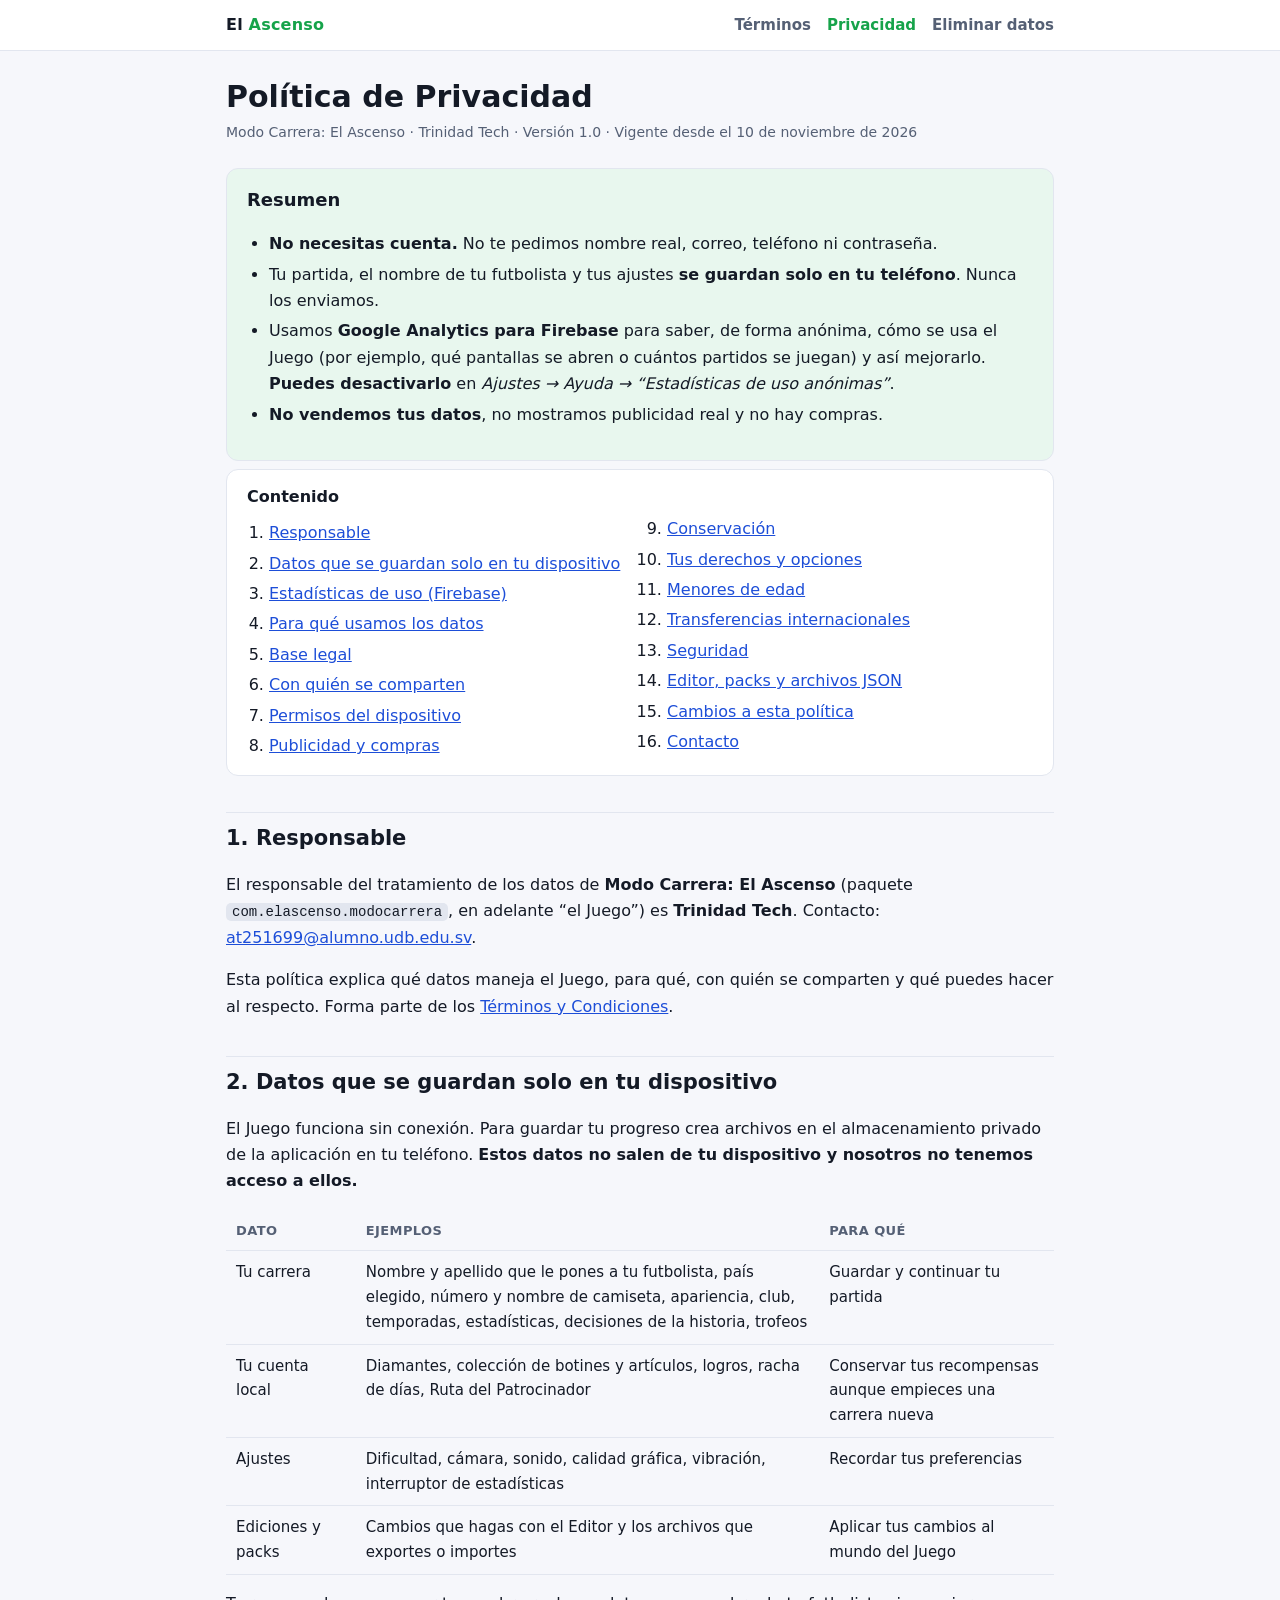
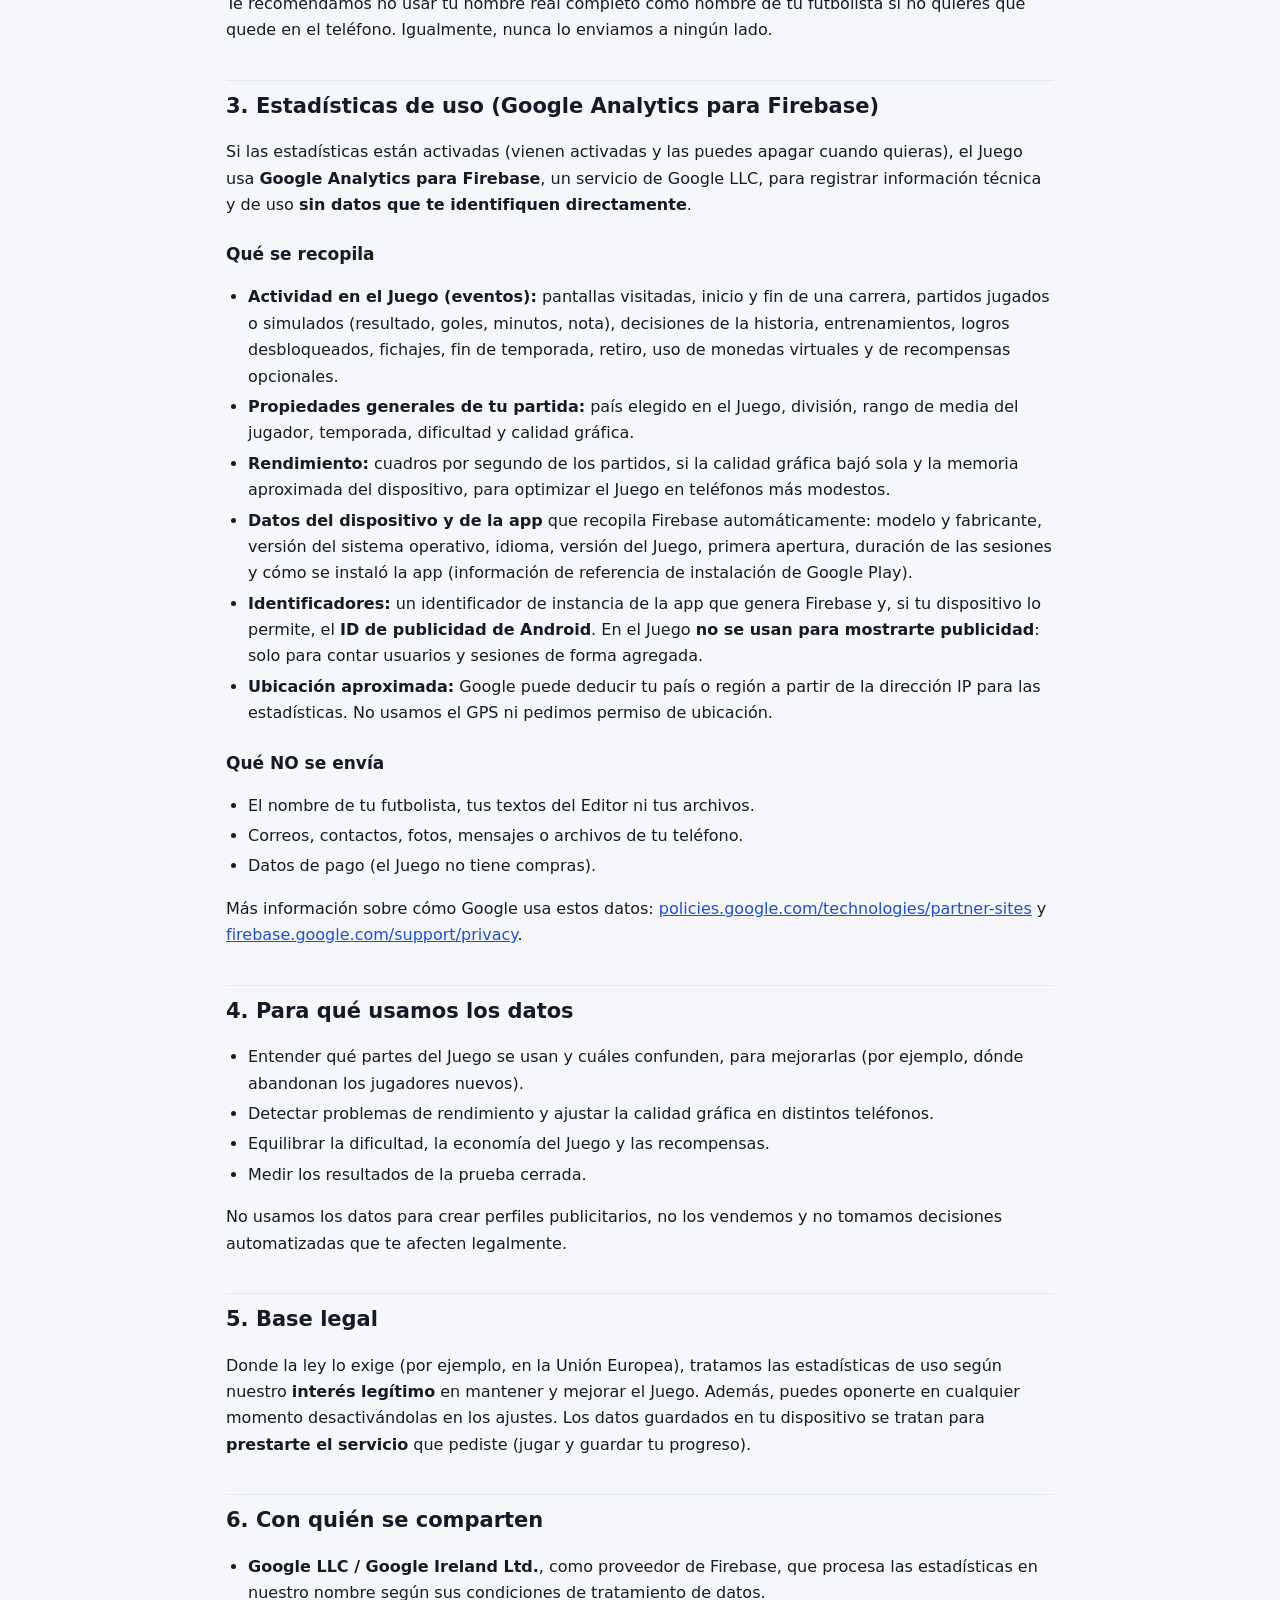
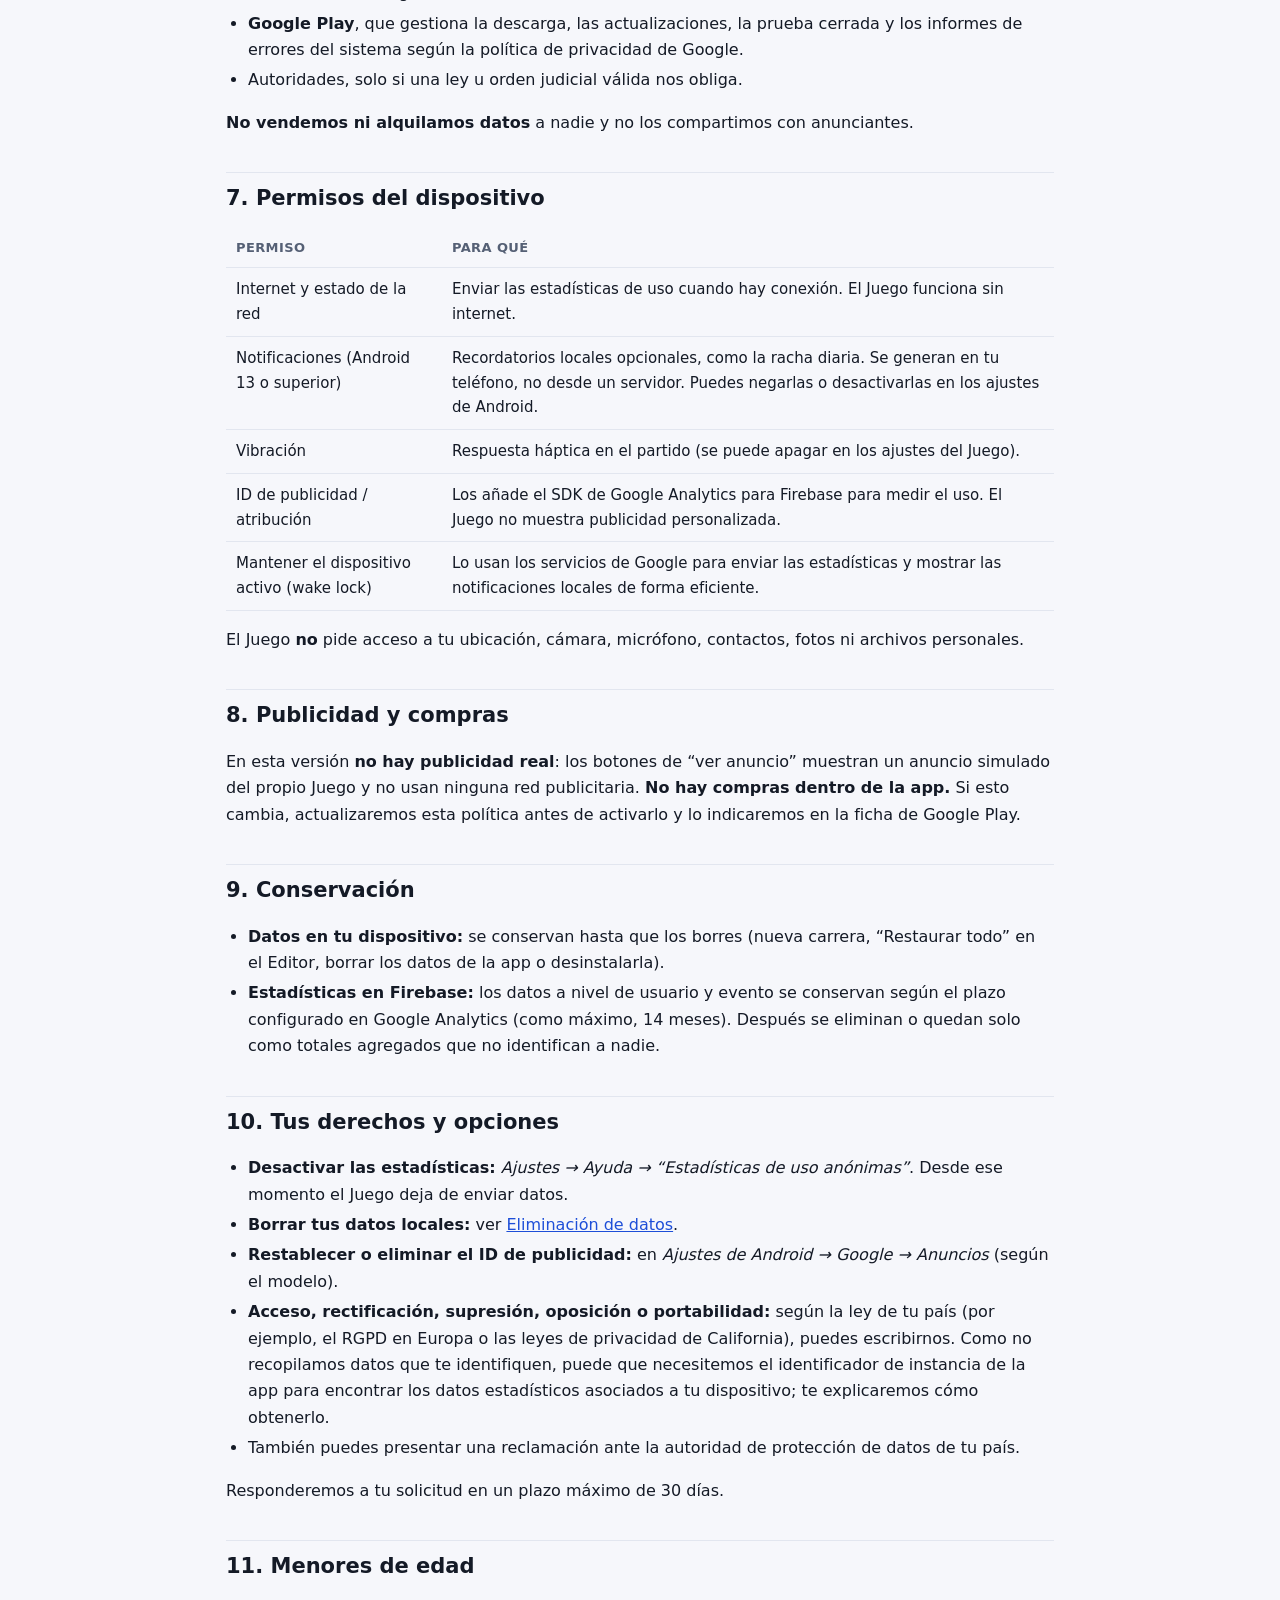
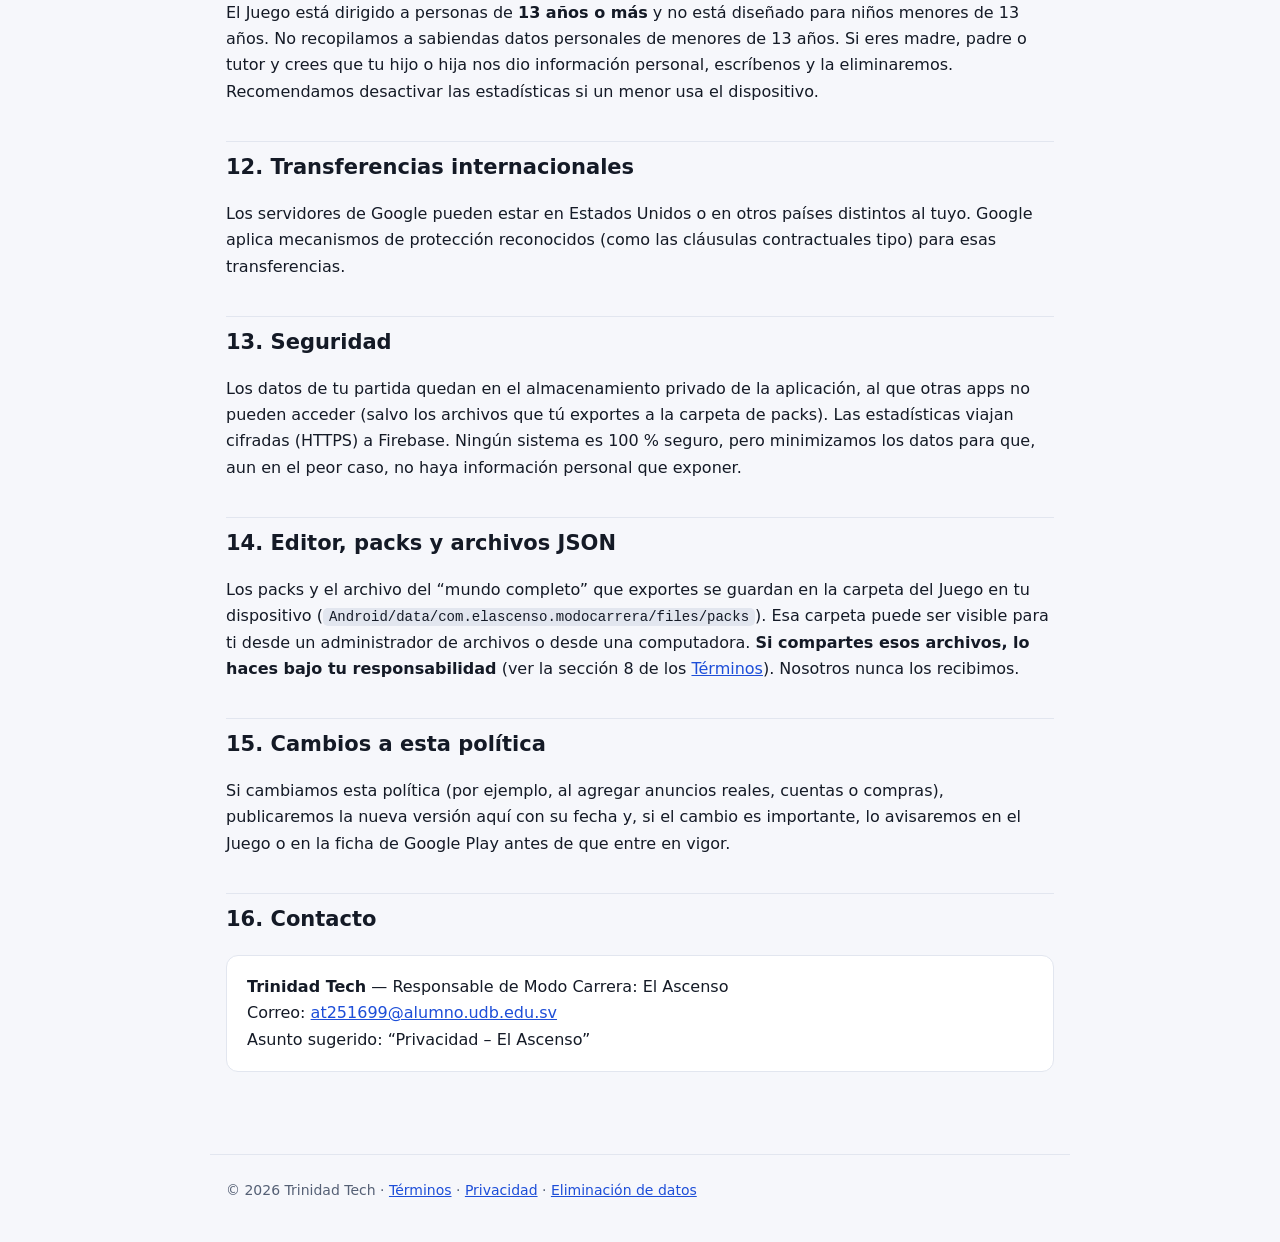
==== privacidad.html @ 6b0e1374 "Términos y Condiciones, Política de Privacidad y Eliminación de datos de El Ascenso (v1.0)" ====
<!doctype html>
<html lang="es">
<head>
<meta charset="utf-8">
<meta name="viewport" content="width=device-width, initial-scale=1">
<title>Política de Privacidad · El Ascenso</title>
<meta name="description" content="Política de Privacidad del videojuego Modo Carrera: El Ascenso, de Trinidad Tech.">
<link rel="stylesheet" href="estilos.css">
</head>
<body>
<header class="top"><div class="in">
  <a class="brand" href="index.html">El <span>Ascenso</span></a>
  <nav>
    <a href="terminos.html">Términos</a>
    <a class="on" href="privacidad.html">Privacidad</a>
    <a href="eliminacion-de-datos.html">Eliminar datos</a>
  </nav>
</div></header>

<main>
<h1>Política de Privacidad</h1>
<div class="meta">Modo Carrera: El Ascenso · Trinidad Tech · Versión 1.0 · Vigente desde el 10 de noviembre de 2026</div>

<div class="summary">
  <h2>Resumen</h2>
  <ul>
    <li><strong>No necesitas cuenta.</strong> No te pedimos nombre real, correo, teléfono ni contraseña.</li>
    <li>Tu partida, el nombre de tu futbolista y tus ajustes <strong>se guardan solo en tu teléfono</strong>. Nunca los enviamos.</li>
    <li>Usamos <strong>Google Analytics para Firebase</strong> para saber, de forma anónima, cómo se usa el Juego (por ejemplo, qué pantallas se abren o cuántos partidos se juegan) y así mejorarlo. <strong>Puedes desactivarlo</strong> en <em>Ajustes → Ayuda → “Estadísticas de uso anónimas”</em>.</li>
    <li><strong>No vendemos tus datos</strong>, no mostramos publicidad real y no hay compras.</li>
  </ul>
</div>

<div class="toc">
  <strong>Contenido</strong>
  <ol>
    <li><a href="#p1">Responsable</a></li>
    <li><a href="#p2">Datos que se guardan solo en tu dispositivo</a></li>
    <li><a href="#p3">Estadísticas de uso (Firebase)</a></li>
    <li><a href="#p4">Para qué usamos los datos</a></li>
    <li><a href="#p5">Base legal</a></li>
    <li><a href="#p6">Con quién se comparten</a></li>
    <li><a href="#p7">Permisos del dispositivo</a></li>
    <li><a href="#p8">Publicidad y compras</a></li>
    <li><a href="#p9">Conservación</a></li>
    <li><a href="#p10">Tus derechos y opciones</a></li>
    <li><a href="#p11">Menores de edad</a></li>
    <li><a href="#p12">Transferencias internacionales</a></li>
    <li><a href="#p13">Seguridad</a></li>
    <li><a href="#p14">Editor, packs y archivos JSON</a></li>
    <li><a href="#p15">Cambios a esta política</a></li>
    <li><a href="#p16">Contacto</a></li>
  </ol>
</div>

<h2 id="p1">1. Responsable</h2>
<p>El responsable del tratamiento de los datos de <strong>Modo Carrera: El Ascenso</strong> (paquete <code>com.elascenso.modocarrera</code>, en adelante “el Juego”) es <strong>Trinidad Tech</strong>. Contacto: <a href="mailto:at251699@alumno.udb.edu.sv">at251699@alumno.udb.edu.sv</a>.</p>
<p>Esta política explica qué datos maneja el Juego, para qué, con quién se comparten y qué puedes hacer al respecto. Forma parte de los <a href="terminos.html">Términos y Condiciones</a>.</p>

<h2 id="p2">2. Datos que se guardan solo en tu dispositivo</h2>
<p>El Juego funciona sin conexión. Para guardar tu progreso crea archivos en el almacenamiento privado de la aplicación en tu teléfono. <strong>Estos datos no salen de tu dispositivo y nosotros no tenemos acceso a ellos.</strong></p>
<table>
  <tr><th>Dato</th><th>Ejemplos</th><th>Para qué</th></tr>
  <tr><td>Tu carrera</td><td>Nombre y apellido que le pones a tu futbolista, país elegido, número y nombre de camiseta, apariencia, club, temporadas, estadísticas, decisiones de la historia, trofeos</td><td>Guardar y continuar tu partida</td></tr>
  <tr><td>Tu cuenta local</td><td>Diamantes, colección de botines y artículos, logros, racha de días, Ruta del Patrocinador</td><td>Conservar tus recompensas aunque empieces una carrera nueva</td></tr>
  <tr><td>Ajustes</td><td>Dificultad, cámara, sonido, calidad gráfica, vibración, interruptor de estadísticas</td><td>Recordar tus preferencias</td></tr>
  <tr><td>Ediciones y packs</td><td>Cambios que hagas con el Editor y los archivos que exportes o importes</td><td>Aplicar tus cambios al mundo del Juego</td></tr>
</table>
<p>Te recomendamos no usar tu nombre real completo como nombre de tu futbolista si no quieres que quede en el teléfono. Igualmente, nunca lo enviamos a ningún lado.</p>

<h2 id="p3">3. Estadísticas de uso (Google Analytics para Firebase)</h2>
<p>Si las estadísticas están activadas (vienen activadas y las puedes apagar cuando quieras), el Juego usa <strong>Google Analytics para Firebase</strong>, un servicio de Google LLC, para registrar información técnica y de uso <strong>sin datos que te identifiquen directamente</strong>.</p>
<h3>Qué se recopila</h3>
<ul>
  <li><strong>Actividad en el Juego (eventos):</strong> pantallas visitadas, inicio y fin de una carrera, partidos jugados o simulados (resultado, goles, minutos, nota), decisiones de la historia, entrenamientos, logros desbloqueados, fichajes, fin de temporada, retiro, uso de monedas virtuales y de recompensas opcionales.</li>
  <li><strong>Propiedades generales de tu partida:</strong> país elegido en el Juego, división, rango de media del jugador, temporada, dificultad y calidad gráfica.</li>
  <li><strong>Rendimiento:</strong> cuadros por segundo de los partidos, si la calidad gráfica bajó sola y la memoria aproximada del dispositivo, para optimizar el Juego en teléfonos más modestos.</li>
  <li><strong>Datos del dispositivo y de la app</strong> que recopila Firebase automáticamente: modelo y fabricante, versión del sistema operativo, idioma, versión del Juego, primera apertura, duración de las sesiones y cómo se instaló la app (información de referencia de instalación de Google Play).</li>
  <li><strong>Identificadores:</strong> un identificador de instancia de la app que genera Firebase y, si tu dispositivo lo permite, el <strong>ID de publicidad de Android</strong>. En el Juego <strong>no se usan para mostrarte publicidad</strong>: solo para contar usuarios y sesiones de forma agregada.</li>
  <li><strong>Ubicación aproximada:</strong> Google puede deducir tu país o región a partir de la dirección IP para las estadísticas. No usamos el GPS ni pedimos permiso de ubicación.</li>
</ul>
<h3>Qué NO se envía</h3>
<ul>
  <li>El nombre de tu futbolista, tus textos del Editor ni tus archivos.</li>
  <li>Correos, contactos, fotos, mensajes o archivos de tu teléfono.</li>
  <li>Datos de pago (el Juego no tiene compras).</li>
</ul>
<p>Más información sobre cómo Google usa estos datos: <a href="https://policies.google.com/technologies/partner-sites" rel="noopener">policies.google.com/technologies/partner-sites</a> y <a href="https://firebase.google.com/support/privacy" rel="noopener">firebase.google.com/support/privacy</a>.</p>

<h2 id="p4">4. Para qué usamos los datos</h2>
<ul>
  <li>Entender qué partes del Juego se usan y cuáles confunden, para mejorarlas (por ejemplo, dónde abandonan los jugadores nuevos).</li>
  <li>Detectar problemas de rendimiento y ajustar la calidad gráfica en distintos teléfonos.</li>
  <li>Equilibrar la dificultad, la economía del Juego y las recompensas.</li>
  <li>Medir los resultados de la prueba cerrada.</li>
</ul>
<p>No usamos los datos para crear perfiles publicitarios, no los vendemos y no tomamos decisiones automatizadas que te afecten legalmente.</p>

<h2 id="p5">5. Base legal</h2>
<p>Donde la ley lo exige (por ejemplo, en la Unión Europea), tratamos las estadísticas de uso según nuestro <strong>interés legítimo</strong> en mantener y mejorar el Juego. Además, puedes oponerte en cualquier momento desactivándolas en los ajustes. Los datos guardados en tu dispositivo se tratan para <strong>prestarte el servicio</strong> que pediste (jugar y guardar tu progreso).</p>

<h2 id="p6">6. Con quién se comparten</h2>
<ul>
  <li><strong>Google LLC / Google Ireland Ltd.</strong>, como proveedor de Firebase, que procesa las estadísticas en nuestro nombre según sus condiciones de tratamiento de datos.</li>
  <li><strong>Google Play</strong>, que gestiona la descarga, las actualizaciones, la prueba cerrada y los informes de errores del sistema según la política de privacidad de Google.</li>
  <li>Autoridades, solo si una ley u orden judicial válida nos obliga.</li>
</ul>
<p><strong>No vendemos ni alquilamos datos</strong> a nadie y no los compartimos con anunciantes.</p>

<h2 id="p7">7. Permisos del dispositivo</h2>
<table>
  <tr><th>Permiso</th><th>Para qué</th></tr>
  <tr><td>Internet y estado de la red</td><td>Enviar las estadísticas de uso cuando hay conexión. El Juego funciona sin internet.</td></tr>
  <tr><td>Notificaciones (Android 13 o superior)</td><td>Recordatorios locales opcionales, como la racha diaria. Se generan en tu teléfono, no desde un servidor. Puedes negarlas o desactivarlas en los ajustes de Android.</td></tr>
  <tr><td>Vibración</td><td>Respuesta háptica en el partido (se puede apagar en los ajustes del Juego).</td></tr>
  <tr><td>ID de publicidad / atribución</td><td>Los añade el SDK de Google Analytics para Firebase para medir el uso. El Juego no muestra publicidad personalizada.</td></tr>
  <tr><td>Mantener el dispositivo activo (wake lock)</td><td>Lo usan los servicios de Google para enviar las estadísticas y mostrar las notificaciones locales de forma eficiente.</td></tr>
</table>
<p>El Juego <strong>no</strong> pide acceso a tu ubicación, cámara, micrófono, contactos, fotos ni archivos personales.</p>

<h2 id="p8">8. Publicidad y compras</h2>
<p>En esta versión <strong>no hay publicidad real</strong>: los botones de “ver anuncio” muestran un anuncio simulado del propio Juego y no usan ninguna red publicitaria. <strong>No hay compras dentro de la app.</strong> Si esto cambia, actualizaremos esta política antes de activarlo y lo indicaremos en la ficha de Google Play.</p>

<h2 id="p9">9. Conservación</h2>
<ul>
  <li><strong>Datos en tu dispositivo:</strong> se conservan hasta que los borres (nueva carrera, “Restaurar todo” en el Editor, borrar los datos de la app o desinstalarla).</li>
  <li><strong>Estadísticas en Firebase:</strong> los datos a nivel de usuario y evento se conservan según el plazo configurado en Google Analytics (como máximo, 14 meses). Después se eliminan o quedan solo como totales agregados que no identifican a nadie.</li>
</ul>

<h2 id="p10">10. Tus derechos y opciones</h2>
<ul>
  <li><strong>Desactivar las estadísticas:</strong> <em>Ajustes → Ayuda → “Estadísticas de uso anónimas”</em>. Desde ese momento el Juego deja de enviar datos.</li>
  <li><strong>Borrar tus datos locales:</strong> ver <a href="eliminacion-de-datos.html">Eliminación de datos</a>.</li>
  <li><strong>Restablecer o eliminar el ID de publicidad:</strong> en <em>Ajustes de Android → Google → Anuncios</em> (según el modelo).</li>
  <li><strong>Acceso, rectificación, supresión, oposición o portabilidad:</strong> según la ley de tu país (por ejemplo, el RGPD en Europa o las leyes de privacidad de California), puedes escribirnos. Como no recopilamos datos que te identifiquen, puede que necesitemos el identificador de instancia de la app para encontrar los datos estadísticos asociados a tu dispositivo; te explicaremos cómo obtenerlo.</li>
  <li>También puedes presentar una reclamación ante la autoridad de protección de datos de tu país.</li>
</ul>
<p>Responderemos a tu solicitud en un plazo máximo de 30 días.</p>

<h2 id="p11">11. Menores de edad</h2>
<p>El Juego está dirigido a personas de <strong>13 años o más</strong> y no está diseñado para niños menores de 13 años. No recopilamos a sabiendas datos personales de menores de 13 años. Si eres madre, padre o tutor y crees que tu hijo o hija nos dio información personal, escríbenos y la eliminaremos. Recomendamos desactivar las estadísticas si un menor usa el dispositivo.</p>

<h2 id="p12">12. Transferencias internacionales</h2>
<p>Los servidores de Google pueden estar en Estados Unidos o en otros países distintos al tuyo. Google aplica mecanismos de protección reconocidos (como las cláusulas contractuales tipo) para esas transferencias.</p>

<h2 id="p13">13. Seguridad</h2>
<p>Los datos de tu partida quedan en el almacenamiento privado de la aplicación, al que otras apps no pueden acceder (salvo los archivos que tú exportes a la carpeta de packs). Las estadísticas viajan cifradas (HTTPS) a Firebase. Ningún sistema es 100&nbsp;% seguro, pero minimizamos los datos para que, aun en el peor caso, no haya información personal que exponer.</p>

<h2 id="p14">14. Editor, packs y archivos JSON</h2>
<p>Los packs y el archivo del “mundo completo” que exportes se guardan en la carpeta del Juego en tu dispositivo (<code>Android/data/com.elascenso.modocarrera/files/packs</code>). Esa carpeta puede ser visible para ti desde un administrador de archivos o desde una computadora. <strong>Si compartes esos archivos, lo haces bajo tu responsabilidad</strong> (ver la sección 8 de los <a href="terminos.html#t8">Términos</a>). Nosotros nunca los recibimos.</p>

<h2 id="p15">15. Cambios a esta política</h2>
<p>Si cambiamos esta política (por ejemplo, al agregar anuncios reales, cuentas o compras), publicaremos la nueva versión aquí con su fecha y, si el cambio es importante, lo avisaremos en el Juego o en la ficha de Google Play antes de que entre en vigor.</p>

<h2 id="p16">16. Contacto</h2>
<div class="card">
  <strong>Trinidad Tech</strong> — Responsable de Modo Carrera: El Ascenso<br>
  Correo: <a href="mailto:at251699@alumno.udb.edu.sv">at251699@alumno.udb.edu.sv</a><br>
  Asunto sugerido: “Privacidad – El Ascenso”
</div>
</main>

<footer>© 2026 Trinidad Tech · <a href="terminos.html">Términos</a> · <a href="privacidad.html">Privacidad</a> · <a href="eliminacion-de-datos.html">Eliminación de datos</a></footer>
</body>
</html>
---- estilos.css ----
:root {
  --bg: #f6f7fb;
  --panel: #ffffff;
  --text: #141a26;
  --dim: #556075;
  --line: #e2e6ef;
  --accent: #16a34a;
  --accent-soft: #e8f7ee;
  --warn-soft: #fff6e0;
  --warn: #9a6400;
  --link: #1d4ed8;
}
@media (prefers-color-scheme: dark) {
  :root:not([data-theme="light"]) {
    --bg: #0b1020;
    --panel: #121a2c;
    --text: #eef1f7;
    --dim: #9aa6bd;
    --line: #233049;
    --accent: #4ade80;
    --accent-soft: #10291c;
    --warn-soft: #2a2110;
    --warn: #f5c35b;
    --link: #7fb0ff;
  }
}
:root[data-theme="dark"] {
  --bg: #0b1020; --panel: #121a2c; --text: #eef1f7; --dim: #9aa6bd; --line: #233049;
  --accent: #4ade80; --accent-soft: #10291c; --warn-soft: #2a2110; --warn: #f5c35b; --link: #7fb0ff;
}
* { box-sizing: border-box; }
html { -webkit-text-size-adjust: 100%; }
body {
  margin: 0; background: var(--bg); color: var(--text);
  font: 16px/1.65 system-ui, -apple-system, "Segoe UI", Roboto, "Helvetica Neue", Arial, sans-serif;
}
header.top {
  background: var(--panel); border-bottom: 1px solid var(--line);
  position: sticky; top: 0; z-index: 5;
}
header.top .in { max-width: 860px; margin: 0 auto; padding: 12px 16px; display: flex; flex-wrap: wrap; gap: 8px 18px; align-items: center; }
header.top .brand { font-weight: 800; letter-spacing: .2px; margin-right: auto; color: var(--text); text-decoration: none; }
header.top .brand span { color: var(--accent); }
header.top nav a { color: var(--dim); text-decoration: none; font-weight: 600; font-size: 15px; }
header.top nav a.on, header.top nav a:hover { color: var(--accent); }
header.top nav { display: flex; flex-wrap: wrap; gap: 6px 16px; }
main { max-width: 860px; margin: 0 auto; padding: 28px 16px 64px; }
h1 { font-size: 30px; line-height: 1.2; margin: 0 0 6px; }
.meta { color: var(--dim); font-size: 14px; margin-bottom: 24px; }
h2 { font-size: 21px; margin: 36px 0 8px; padding-top: 8px; border-top: 1px solid var(--line); }
h3 { font-size: 17px; margin: 22px 0 6px; }
p, li { color: var(--text); }
ul, ol { padding-left: 22px; }
li { margin: 4px 0; }
a { color: var(--link); }
.card { background: var(--panel); border: 1px solid var(--line); border-radius: 12px; padding: 18px 20px; margin: 18px 0; }
.summary { background: var(--accent-soft); border: 1px solid var(--line); border-radius: 12px; padding: 16px 20px; margin: 18px 0 8px; }
.summary h2 { border: 0; margin: 0 0 6px; padding: 0; font-size: 18px; }
.note { background: var(--warn-soft); border-radius: 10px; padding: 12px 16px; color: var(--text); }
.note strong { color: var(--warn); }
.toc { background: var(--panel); border: 1px solid var(--line); border-radius: 12px; padding: 14px 20px; }
.toc ol { margin: 6px 0 0; columns: 2; column-gap: 32px; }
@media (max-width: 640px) { .toc ol { columns: 1; } h1 { font-size: 25px; } }
table { width: 100%; border-collapse: collapse; margin: 12px 0; font-size: 15px; display: block; overflow-x: auto; }
th, td { text-align: left; vertical-align: top; padding: 9px 10px; border-bottom: 1px solid var(--line); min-width: 120px; }
th { color: var(--dim); font-weight: 700; font-size: 13px; text-transform: uppercase; letter-spacing: .4px; }
.cards { display: grid; grid-template-columns: repeat(auto-fit, minmax(230px, 1fr)); gap: 14px; margin: 22px 0; }
.cards a { display: block; background: var(--panel); border: 1px solid var(--line); border-radius: 12px; padding: 18px; text-decoration: none; color: var(--text); }
.cards a:hover { border-color: var(--accent); }
.cards a b { display: block; font-size: 18px; margin-bottom: 4px; }
.cards a span { color: var(--dim); font-size: 14px; }
footer { max-width: 860px; margin: 0 auto; padding: 24px 16px 40px; color: var(--dim); font-size: 14px; border-top: 1px solid var(--line); }
code { background: var(--line); border-radius: 5px; padding: 1px 6px; font-size: 14px; }
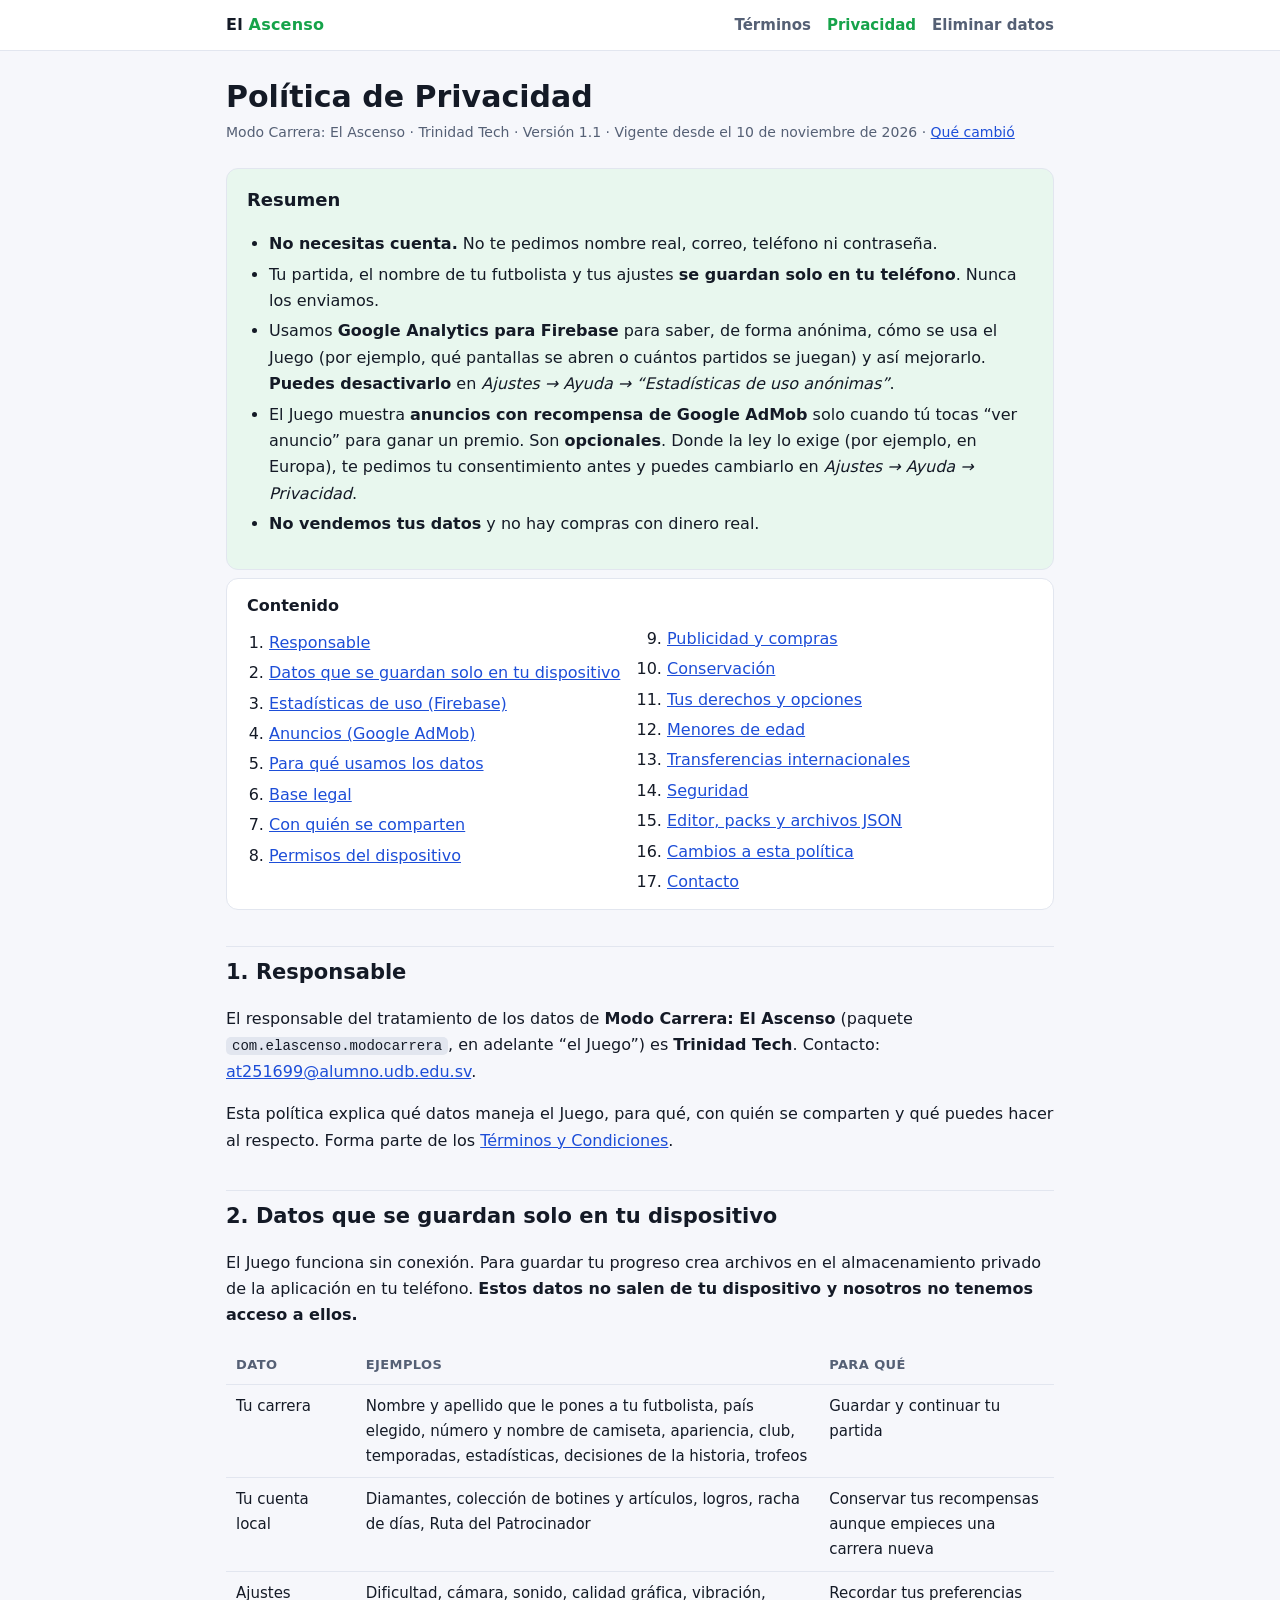
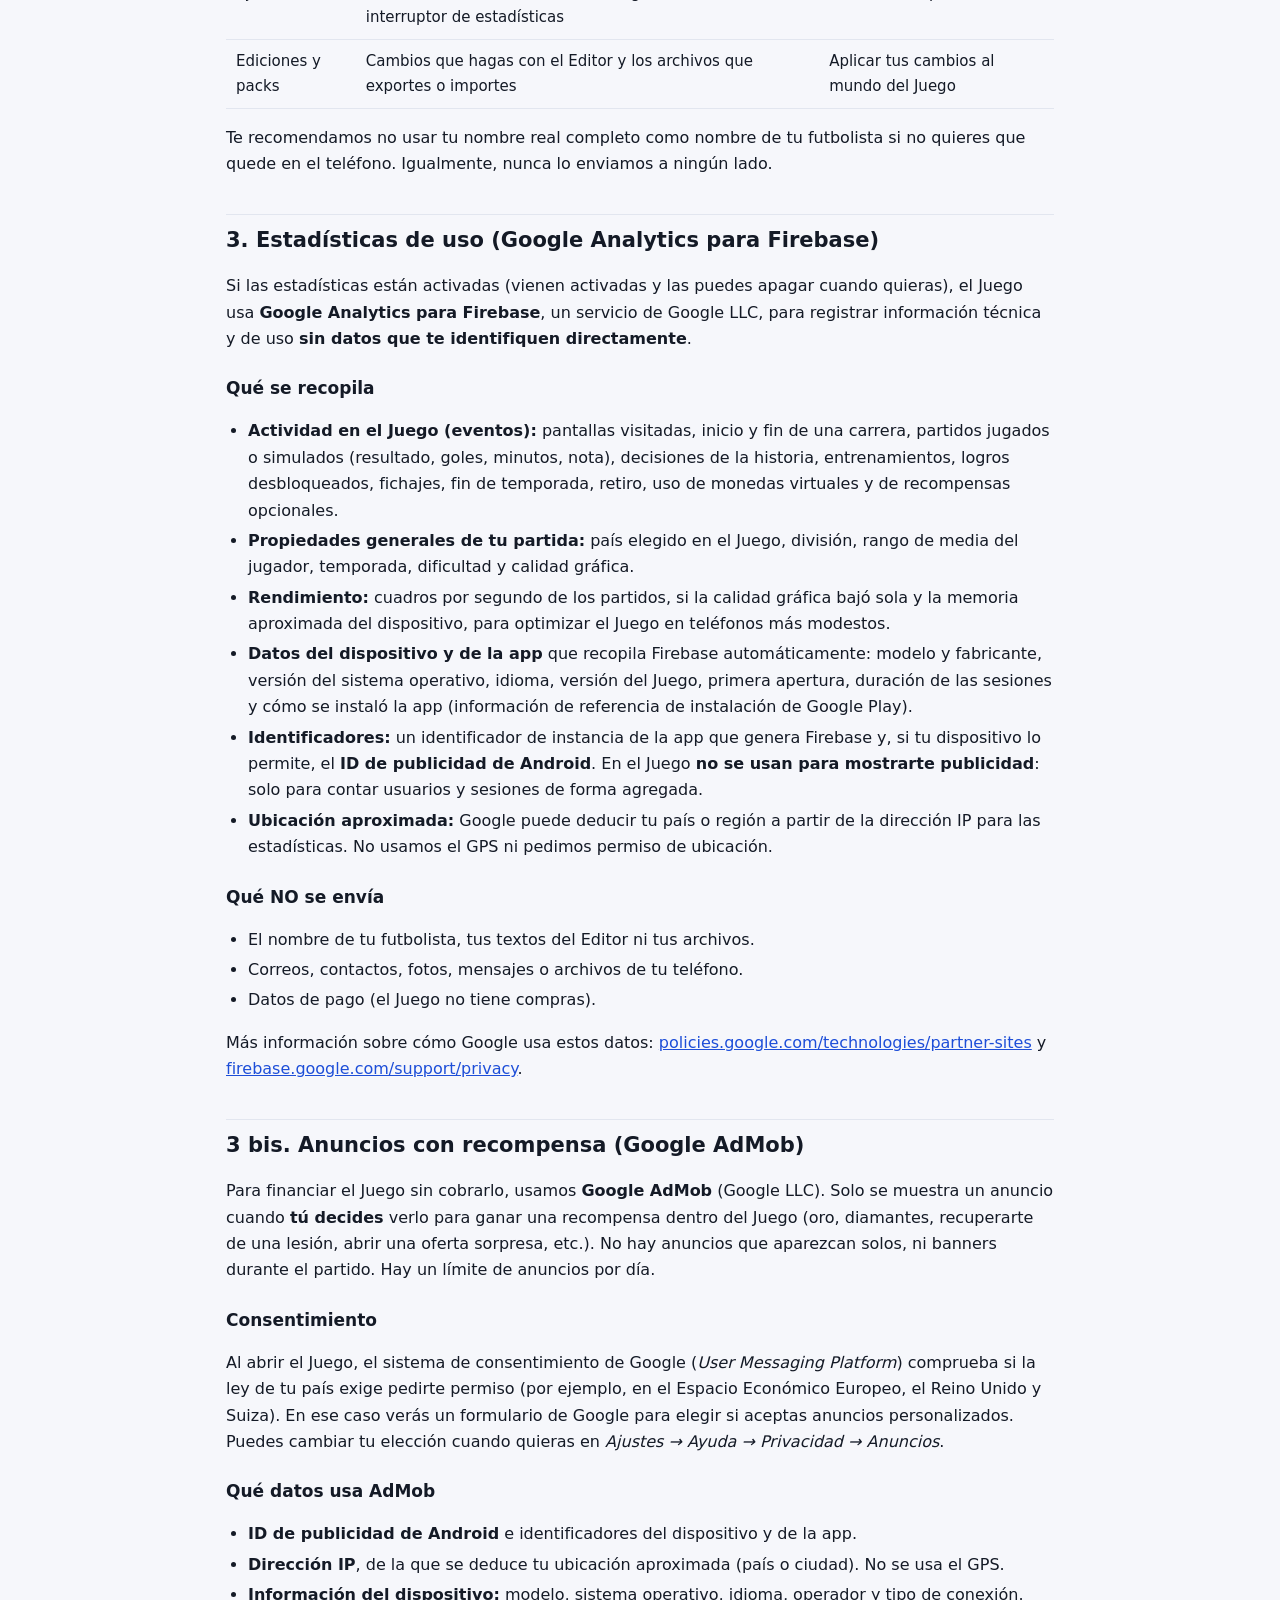
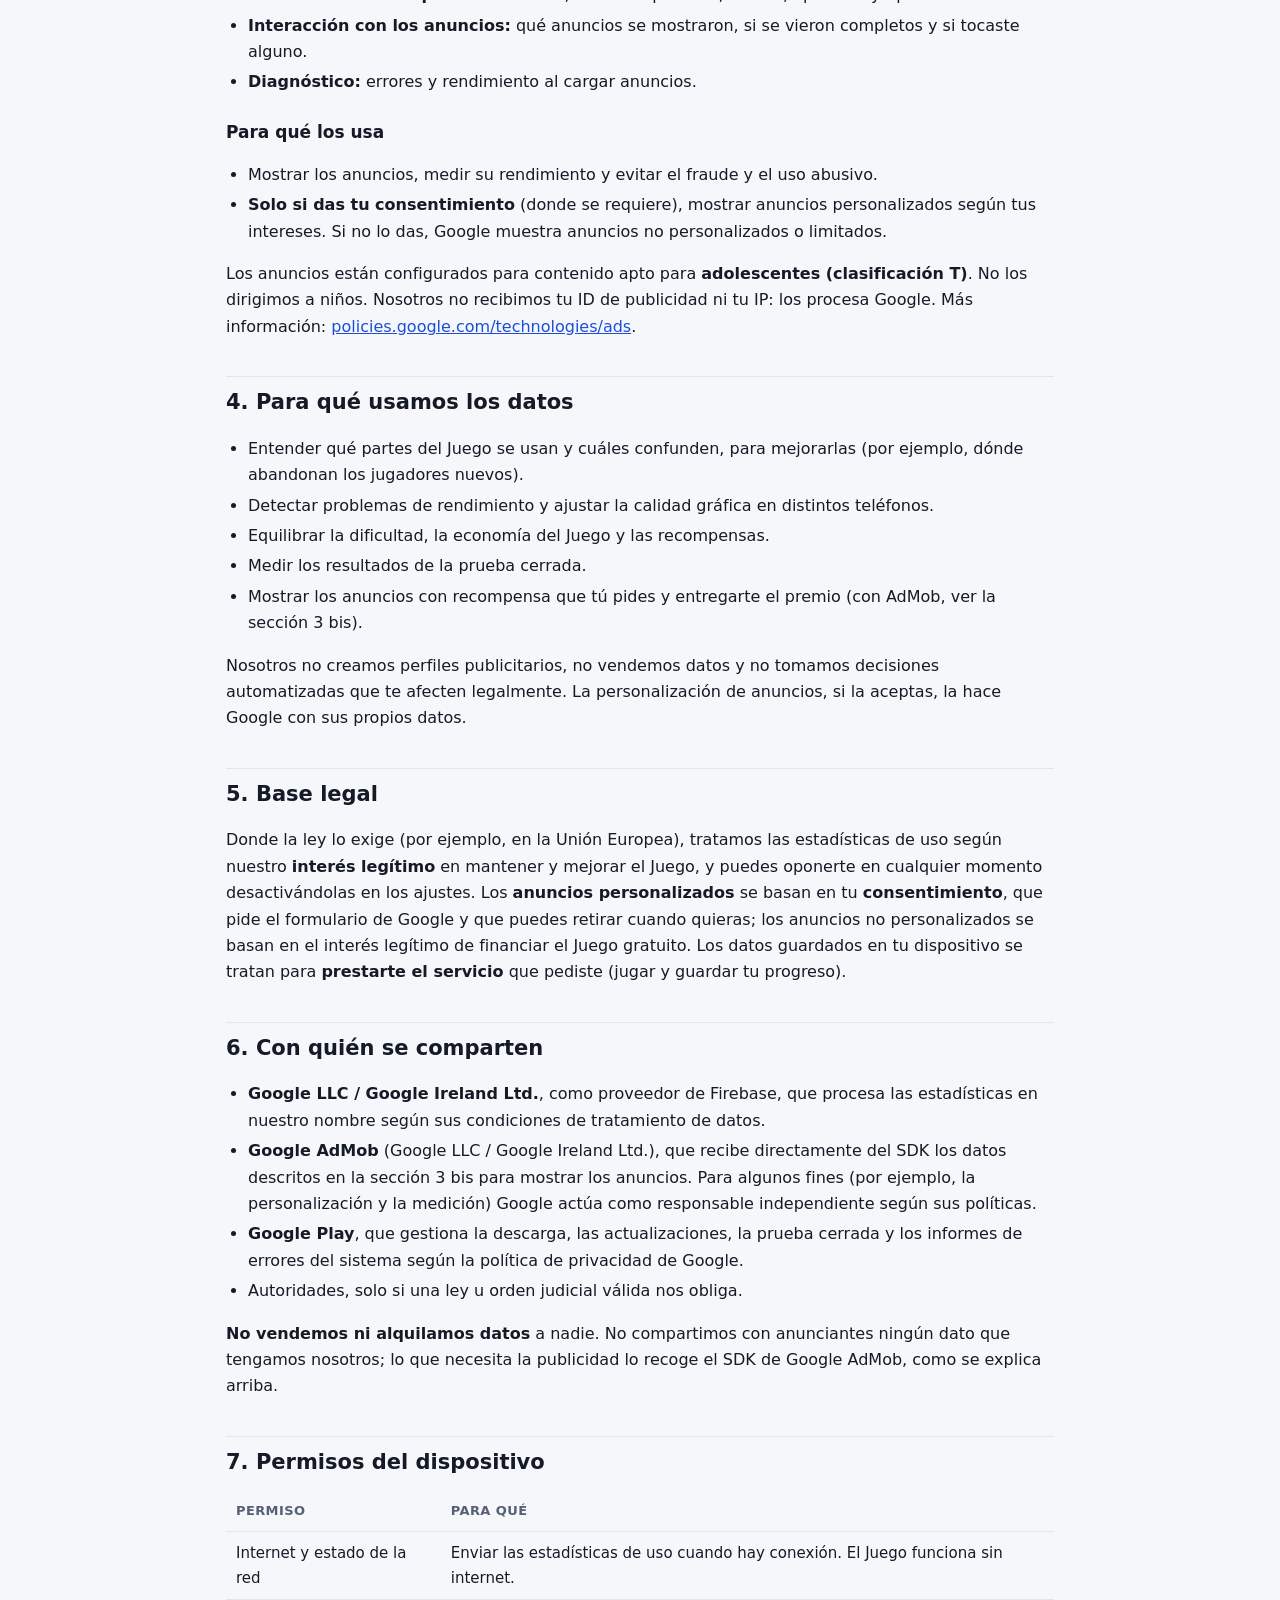
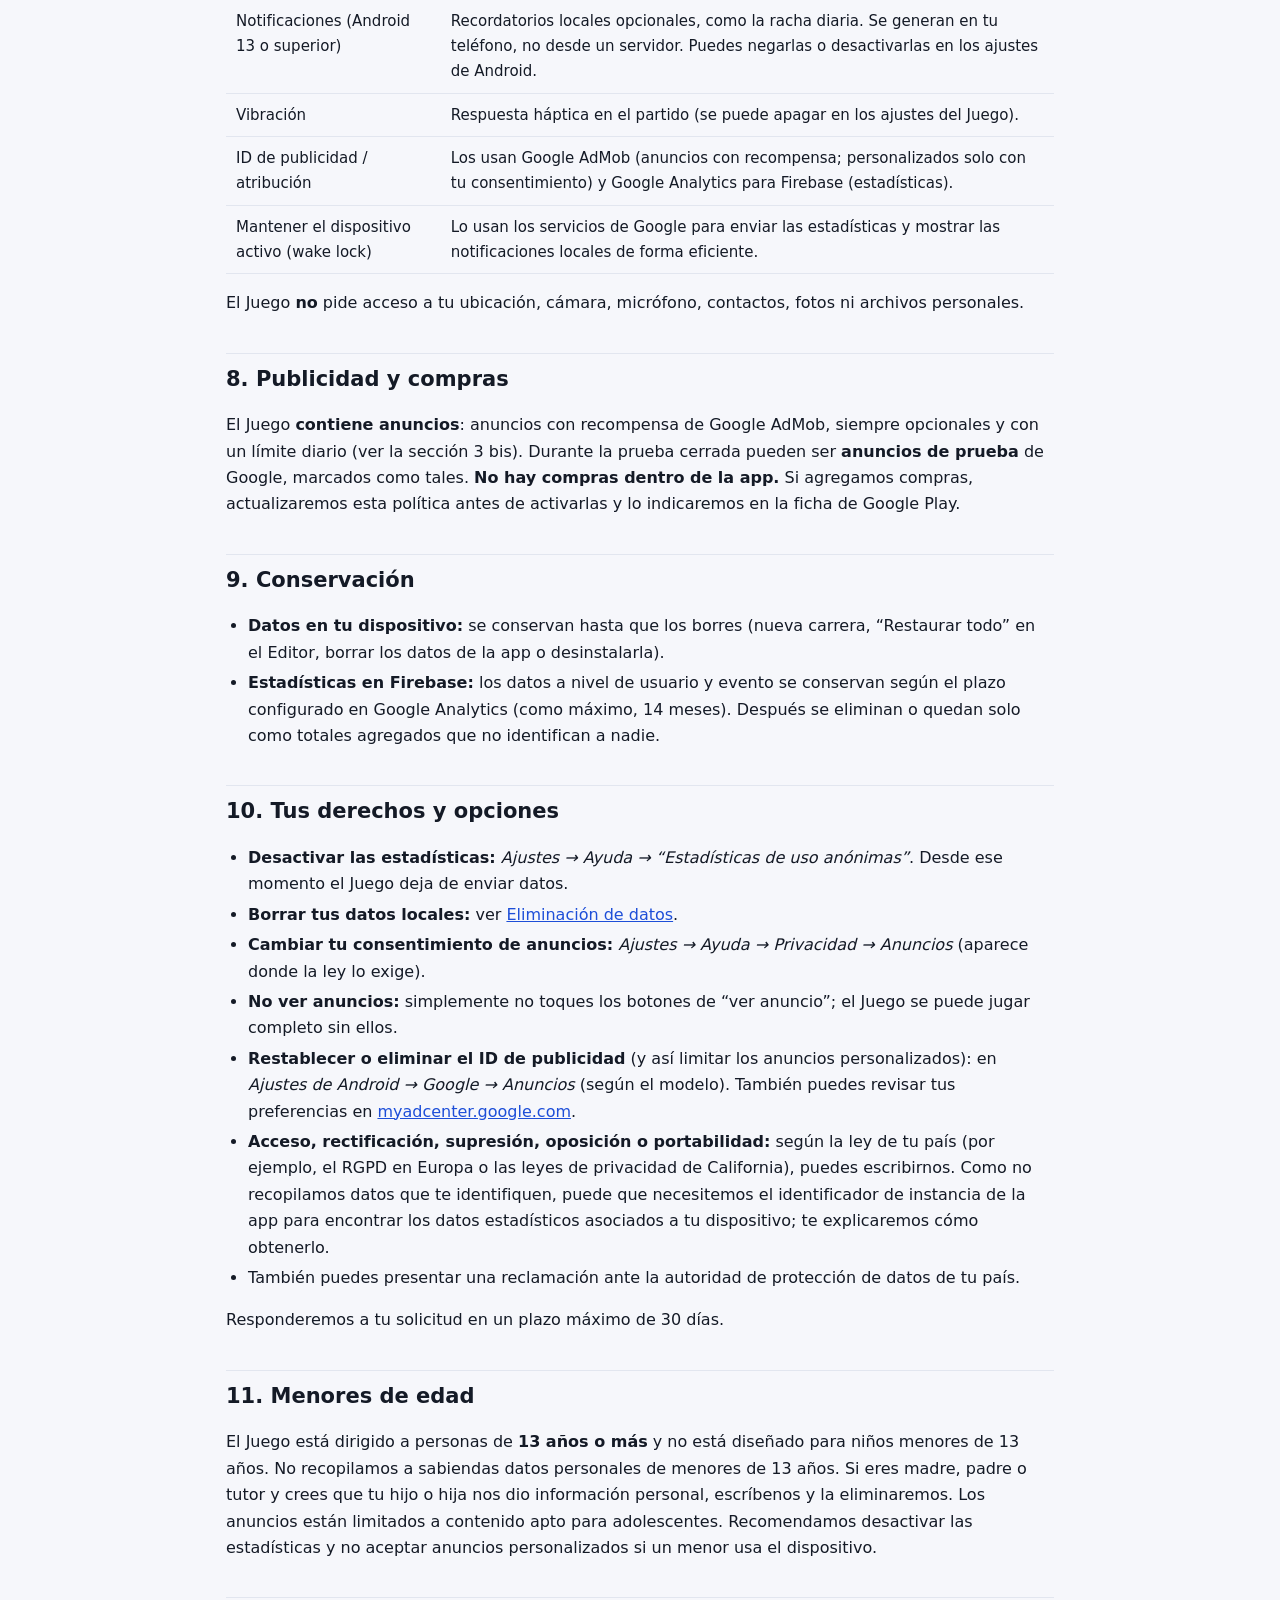
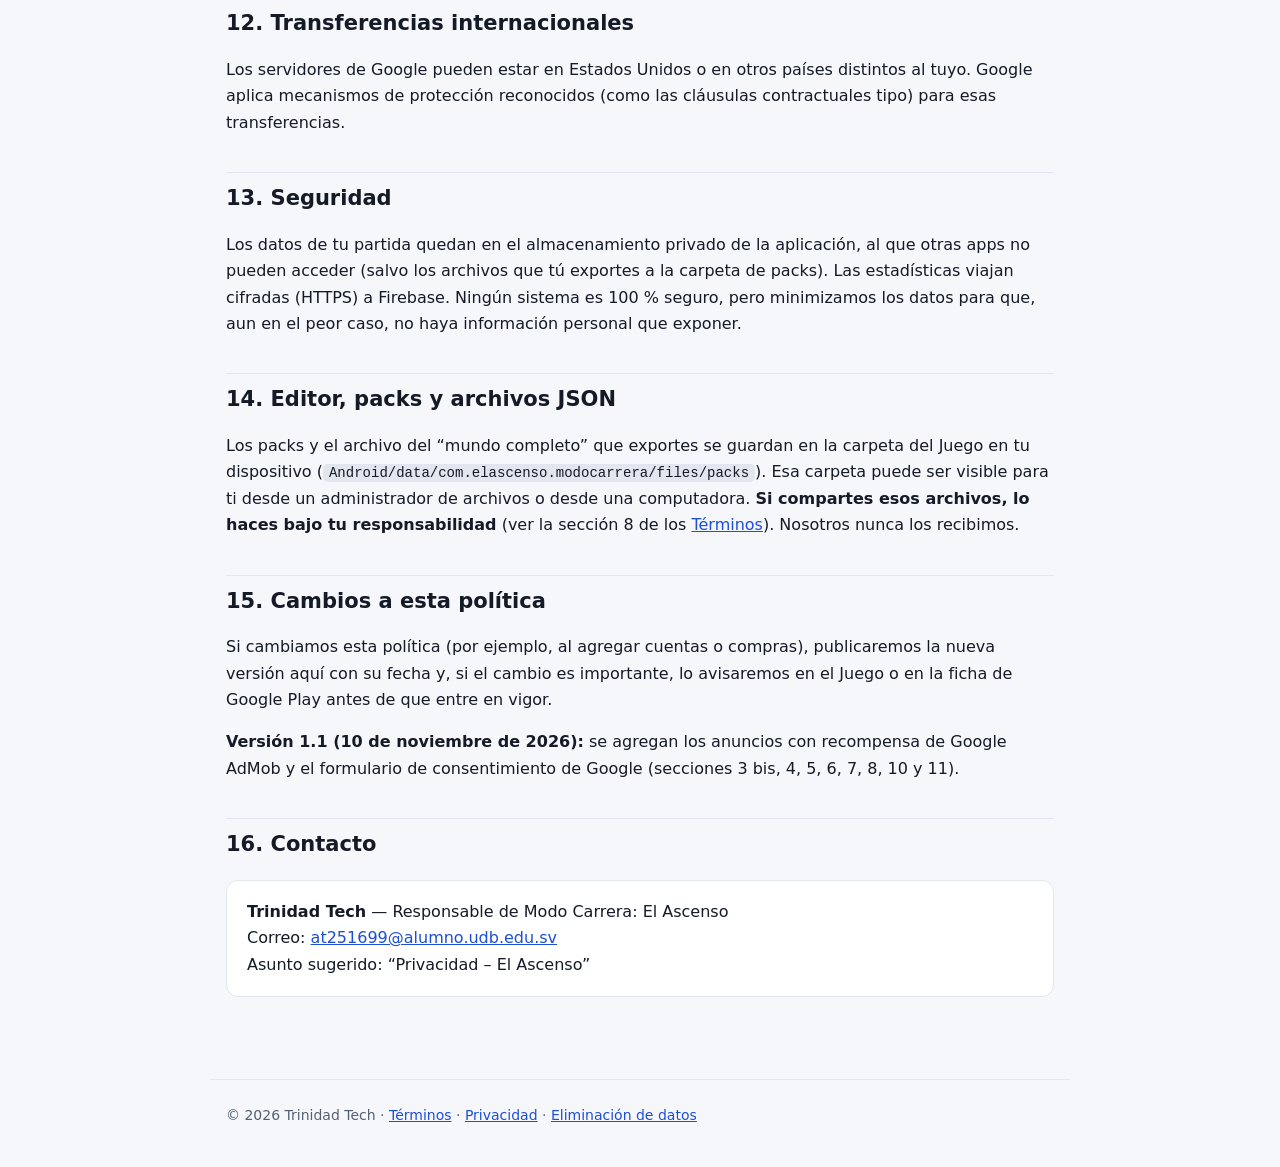
==== commit 7bcf50b8: "Versión 1.1: anuncios con recompensa de Google AdMob y consentimiento de Google (UMP)" ====
--- a/privacidad.html
+++ b/privacidad.html
@@ -19,7 +19,7 @@
 
 <main>
 <h1>Política de Privacidad</h1>
-<div class="meta">Modo Carrera: El Ascenso · Trinidad Tech · Versión 1.0 · Vigente desde el 10 de noviembre de 2026</div>
+<div class="meta">Modo Carrera: El Ascenso · Trinidad Tech · Versión 1.1 · Vigente desde el 10 de noviembre de 2026 · <a href="#p15">Qué cambió</a></div>
 
 <div class="summary">
   <h2>Resumen</h2>
@@ -27,7 +27,8 @@
     <li><strong>No necesitas cuenta.</strong> No te pedimos nombre real, correo, teléfono ni contraseña.</li>
     <li>Tu partida, el nombre de tu futbolista y tus ajustes <strong>se guardan solo en tu teléfono</strong>. Nunca los enviamos.</li>
     <li>Usamos <strong>Google Analytics para Firebase</strong> para saber, de forma anónima, cómo se usa el Juego (por ejemplo, qué pantallas se abren o cuántos partidos se juegan) y así mejorarlo. <strong>Puedes desactivarlo</strong> en <em>Ajustes → Ayuda → “Estadísticas de uso anónimas”</em>.</li>
-    <li><strong>No vendemos tus datos</strong>, no mostramos publicidad real y no hay compras.</li>
+    <li>El Juego muestra <strong>anuncios con recompensa de Google AdMob</strong> solo cuando tú tocas “ver anuncio” para ganar un premio. Son <strong>opcionales</strong>. Donde la ley lo exige (por ejemplo, en Europa), te pedimos tu consentimiento antes y puedes cambiarlo en <em>Ajustes → Ayuda → Privacidad</em>.</li>
+    <li><strong>No vendemos tus datos</strong> y no hay compras con dinero real.</li>
   </ul>
 </div>
 
@@ -37,6 +38,7 @@
     <li><a href="#p1">Responsable</a></li>
     <li><a href="#p2">Datos que se guardan solo en tu dispositivo</a></li>
     <li><a href="#p3">Estadísticas de uso (Firebase)</a></li>
+    <li><a href="#p3b">Anuncios (Google AdMob)</a></li>
     <li><a href="#p4">Para qué usamos los datos</a></li>
     <li><a href="#p5">Base legal</a></li>
     <li><a href="#p6">Con quién se comparten</a></li>
@@ -87,25 +89,46 @@
 </ul>
 <p>Más información sobre cómo Google usa estos datos: <a href="https://policies.google.com/technologies/partner-sites" rel="noopener">policies.google.com/technologies/partner-sites</a> y <a href="https://firebase.google.com/support/privacy" rel="noopener">firebase.google.com/support/privacy</a>.</p>
 
+<h2 id="p3b">3 bis. Anuncios con recompensa (Google AdMob)</h2>
+<p>Para financiar el Juego sin cobrarlo, usamos <strong>Google AdMob</strong> (Google LLC). Solo se muestra un anuncio cuando <strong>tú decides</strong> verlo para ganar una recompensa dentro del Juego (oro, diamantes, recuperarte de una lesión, abrir una oferta sorpresa, etc.). No hay anuncios que aparezcan solos, ni banners durante el partido. Hay un límite de anuncios por día.</p>
+<h3>Consentimiento</h3>
+<p>Al abrir el Juego, el sistema de consentimiento de Google (<em>User Messaging Platform</em>) comprueba si la ley de tu país exige pedirte permiso (por ejemplo, en el Espacio Económico Europeo, el Reino Unido y Suiza). En ese caso verás un formulario de Google para elegir si aceptas anuncios personalizados. Puedes cambiar tu elección cuando quieras en <em>Ajustes → Ayuda → Privacidad → Anuncios</em>.</p>
+<h3>Qué datos usa AdMob</h3>
+<ul>
+  <li><strong>ID de publicidad de Android</strong> e identificadores del dispositivo y de la app.</li>
+  <li><strong>Dirección IP</strong>, de la que se deduce tu ubicación aproximada (país o ciudad). No se usa el GPS.</li>
+  <li><strong>Información del dispositivo:</strong> modelo, sistema operativo, idioma, operador y tipo de conexión.</li>
+  <li><strong>Interacción con los anuncios:</strong> qué anuncios se mostraron, si se vieron completos y si tocaste alguno.</li>
+  <li><strong>Diagnóstico:</strong> errores y rendimiento al cargar anuncios.</li>
+</ul>
+<h3>Para qué los usa</h3>
+<ul>
+  <li>Mostrar los anuncios, medir su rendimiento y evitar el fraude y el uso abusivo.</li>
+  <li><strong>Solo si das tu consentimiento</strong> (donde se requiere), mostrar anuncios personalizados según tus intereses. Si no lo das, Google muestra anuncios no personalizados o limitados.</li>
+</ul>
+<p>Los anuncios están configurados para contenido apto para <strong>adolescentes (clasificación T)</strong>. No los dirigimos a niños. Nosotros no recibimos tu ID de publicidad ni tu IP: los procesa Google. Más información: <a href="https://policies.google.com/technologies/ads" rel="noopener">policies.google.com/technologies/ads</a>.</p>
+
 <h2 id="p4">4. Para qué usamos los datos</h2>
 <ul>
   <li>Entender qué partes del Juego se usan y cuáles confunden, para mejorarlas (por ejemplo, dónde abandonan los jugadores nuevos).</li>
   <li>Detectar problemas de rendimiento y ajustar la calidad gráfica en distintos teléfonos.</li>
   <li>Equilibrar la dificultad, la economía del Juego y las recompensas.</li>
   <li>Medir los resultados de la prueba cerrada.</li>
+  <li>Mostrar los anuncios con recompensa que tú pides y entregarte el premio (con AdMob, ver la sección 3 bis).</li>
 </ul>
-<p>No usamos los datos para crear perfiles publicitarios, no los vendemos y no tomamos decisiones automatizadas que te afecten legalmente.</p>
+<p>Nosotros no creamos perfiles publicitarios, no vendemos datos y no tomamos decisiones automatizadas que te afecten legalmente. La personalización de anuncios, si la aceptas, la hace Google con sus propios datos.</p>
 
 <h2 id="p5">5. Base legal</h2>
-<p>Donde la ley lo exige (por ejemplo, en la Unión Europea), tratamos las estadísticas de uso según nuestro <strong>interés legítimo</strong> en mantener y mejorar el Juego. Además, puedes oponerte en cualquier momento desactivándolas en los ajustes. Los datos guardados en tu dispositivo se tratan para <strong>prestarte el servicio</strong> que pediste (jugar y guardar tu progreso).</p>
+<p>Donde la ley lo exige (por ejemplo, en la Unión Europea), tratamos las estadísticas de uso según nuestro <strong>interés legítimo</strong> en mantener y mejorar el Juego, y puedes oponerte en cualquier momento desactivándolas en los ajustes. Los <strong>anuncios personalizados</strong> se basan en tu <strong>consentimiento</strong>, que pide el formulario de Google y que puedes retirar cuando quieras; los anuncios no personalizados se basan en el interés legítimo de financiar el Juego gratuito. Los datos guardados en tu dispositivo se tratan para <strong>prestarte el servicio</strong> que pediste (jugar y guardar tu progreso).</p>
 
 <h2 id="p6">6. Con quién se comparten</h2>
 <ul>
   <li><strong>Google LLC / Google Ireland Ltd.</strong>, como proveedor de Firebase, que procesa las estadísticas en nuestro nombre según sus condiciones de tratamiento de datos.</li>
+  <li><strong>Google AdMob</strong> (Google LLC / Google Ireland Ltd.), que recibe directamente del SDK los datos descritos en la sección 3 bis para mostrar los anuncios. Para algunos fines (por ejemplo, la personalización y la medición) Google actúa como responsable independiente según sus políticas.</li>
   <li><strong>Google Play</strong>, que gestiona la descarga, las actualizaciones, la prueba cerrada y los informes de errores del sistema según la política de privacidad de Google.</li>
   <li>Autoridades, solo si una ley u orden judicial válida nos obliga.</li>
 </ul>
-<p><strong>No vendemos ni alquilamos datos</strong> a nadie y no los compartimos con anunciantes.</p>
+<p><strong>No vendemos ni alquilamos datos</strong> a nadie. No compartimos con anunciantes ningún dato que tengamos nosotros; lo que necesita la publicidad lo recoge el SDK de Google AdMob, como se explica arriba.</p>
 
 <h2 id="p7">7. Permisos del dispositivo</h2>
 <table>
@@ -113,13 +136,13 @@
   <tr><td>Internet y estado de la red</td><td>Enviar las estadísticas de uso cuando hay conexión. El Juego funciona sin internet.</td></tr>
   <tr><td>Notificaciones (Android 13 o superior)</td><td>Recordatorios locales opcionales, como la racha diaria. Se generan en tu teléfono, no desde un servidor. Puedes negarlas o desactivarlas en los ajustes de Android.</td></tr>
   <tr><td>Vibración</td><td>Respuesta háptica en el partido (se puede apagar en los ajustes del Juego).</td></tr>
-  <tr><td>ID de publicidad / atribución</td><td>Los añade el SDK de Google Analytics para Firebase para medir el uso. El Juego no muestra publicidad personalizada.</td></tr>
+  <tr><td>ID de publicidad / atribución</td><td>Los usan Google AdMob (anuncios con recompensa; personalizados solo con tu consentimiento) y Google Analytics para Firebase (estadísticas).</td></tr>
   <tr><td>Mantener el dispositivo activo (wake lock)</td><td>Lo usan los servicios de Google para enviar las estadísticas y mostrar las notificaciones locales de forma eficiente.</td></tr>
 </table>
 <p>El Juego <strong>no</strong> pide acceso a tu ubicación, cámara, micrófono, contactos, fotos ni archivos personales.</p>
 
 <h2 id="p8">8. Publicidad y compras</h2>
-<p>En esta versión <strong>no hay publicidad real</strong>: los botones de “ver anuncio” muestran un anuncio simulado del propio Juego y no usan ninguna red publicitaria. <strong>No hay compras dentro de la app.</strong> Si esto cambia, actualizaremos esta política antes de activarlo y lo indicaremos en la ficha de Google Play.</p>
+<p>El Juego <strong>contiene anuncios</strong>: anuncios con recompensa de Google AdMob, siempre opcionales y con un límite diario (ver la sección 3 bis). Durante la prueba cerrada pueden ser <strong>anuncios de prueba</strong> de Google, marcados como tales. <strong>No hay compras dentro de la app.</strong> Si agregamos compras, actualizaremos esta política antes de activarlas y lo indicaremos en la ficha de Google Play.</p>
 
 <h2 id="p9">9. Conservación</h2>
 <ul>
@@ -131,14 +154,16 @@
 <ul>
   <li><strong>Desactivar las estadísticas:</strong> <em>Ajustes → Ayuda → “Estadísticas de uso anónimas”</em>. Desde ese momento el Juego deja de enviar datos.</li>
   <li><strong>Borrar tus datos locales:</strong> ver <a href="eliminacion-de-datos.html">Eliminación de datos</a>.</li>
-  <li><strong>Restablecer o eliminar el ID de publicidad:</strong> en <em>Ajustes de Android → Google → Anuncios</em> (según el modelo).</li>
+  <li><strong>Cambiar tu consentimiento de anuncios:</strong> <em>Ajustes → Ayuda → Privacidad → Anuncios</em> (aparece donde la ley lo exige).</li>
+  <li><strong>No ver anuncios:</strong> simplemente no toques los botones de “ver anuncio”; el Juego se puede jugar completo sin ellos.</li>
+  <li><strong>Restablecer o eliminar el ID de publicidad</strong> (y así limitar los anuncios personalizados): en <em>Ajustes de Android → Google → Anuncios</em> (según el modelo). También puedes revisar tus preferencias en <a href="https://myadcenter.google.com" rel="noopener">myadcenter.google.com</a>.</li>
   <li><strong>Acceso, rectificación, supresión, oposición o portabilidad:</strong> según la ley de tu país (por ejemplo, el RGPD en Europa o las leyes de privacidad de California), puedes escribirnos. Como no recopilamos datos que te identifiquen, puede que necesitemos el identificador de instancia de la app para encontrar los datos estadísticos asociados a tu dispositivo; te explicaremos cómo obtenerlo.</li>
   <li>También puedes presentar una reclamación ante la autoridad de protección de datos de tu país.</li>
 </ul>
 <p>Responderemos a tu solicitud en un plazo máximo de 30 días.</p>
 
 <h2 id="p11">11. Menores de edad</h2>
-<p>El Juego está dirigido a personas de <strong>13 años o más</strong> y no está diseñado para niños menores de 13 años. No recopilamos a sabiendas datos personales de menores de 13 años. Si eres madre, padre o tutor y crees que tu hijo o hija nos dio información personal, escríbenos y la eliminaremos. Recomendamos desactivar las estadísticas si un menor usa el dispositivo.</p>
+<p>El Juego está dirigido a personas de <strong>13 años o más</strong> y no está diseñado para niños menores de 13 años. No recopilamos a sabiendas datos personales de menores de 13 años. Si eres madre, padre o tutor y crees que tu hijo o hija nos dio información personal, escríbenos y la eliminaremos. Los anuncios están limitados a contenido apto para adolescentes. Recomendamos desactivar las estadísticas y no aceptar anuncios personalizados si un menor usa el dispositivo.</p>
 
 <h2 id="p12">12. Transferencias internacionales</h2>
 <p>Los servidores de Google pueden estar en Estados Unidos o en otros países distintos al tuyo. Google aplica mecanismos de protección reconocidos (como las cláusulas contractuales tipo) para esas transferencias.</p>
@@ -150,7 +175,8 @@
 <p>Los packs y el archivo del “mundo completo” que exportes se guardan en la carpeta del Juego en tu dispositivo (<code>Android/data/com.elascenso.modocarrera/files/packs</code>). Esa carpeta puede ser visible para ti desde un administrador de archivos o desde una computadora. <strong>Si compartes esos archivos, lo haces bajo tu responsabilidad</strong> (ver la sección 8 de los <a href="terminos.html#t8">Términos</a>). Nosotros nunca los recibimos.</p>
 
 <h2 id="p15">15. Cambios a esta política</h2>
-<p>Si cambiamos esta política (por ejemplo, al agregar anuncios reales, cuentas o compras), publicaremos la nueva versión aquí con su fecha y, si el cambio es importante, lo avisaremos en el Juego o en la ficha de Google Play antes de que entre en vigor.</p>
+<p>Si cambiamos esta política (por ejemplo, al agregar cuentas o compras), publicaremos la nueva versión aquí con su fecha y, si el cambio es importante, lo avisaremos en el Juego o en la ficha de Google Play antes de que entre en vigor.</p>
+<p><strong>Versión 1.1 (10 de noviembre de 2026):</strong> se agregan los anuncios con recompensa de Google AdMob y el formulario de consentimiento de Google (secciones 3 bis, 4, 5, 6, 7, 8, 10 y 11).</p>
 
 <h2 id="p16">16. Contacto</h2>
 <div class="card">
